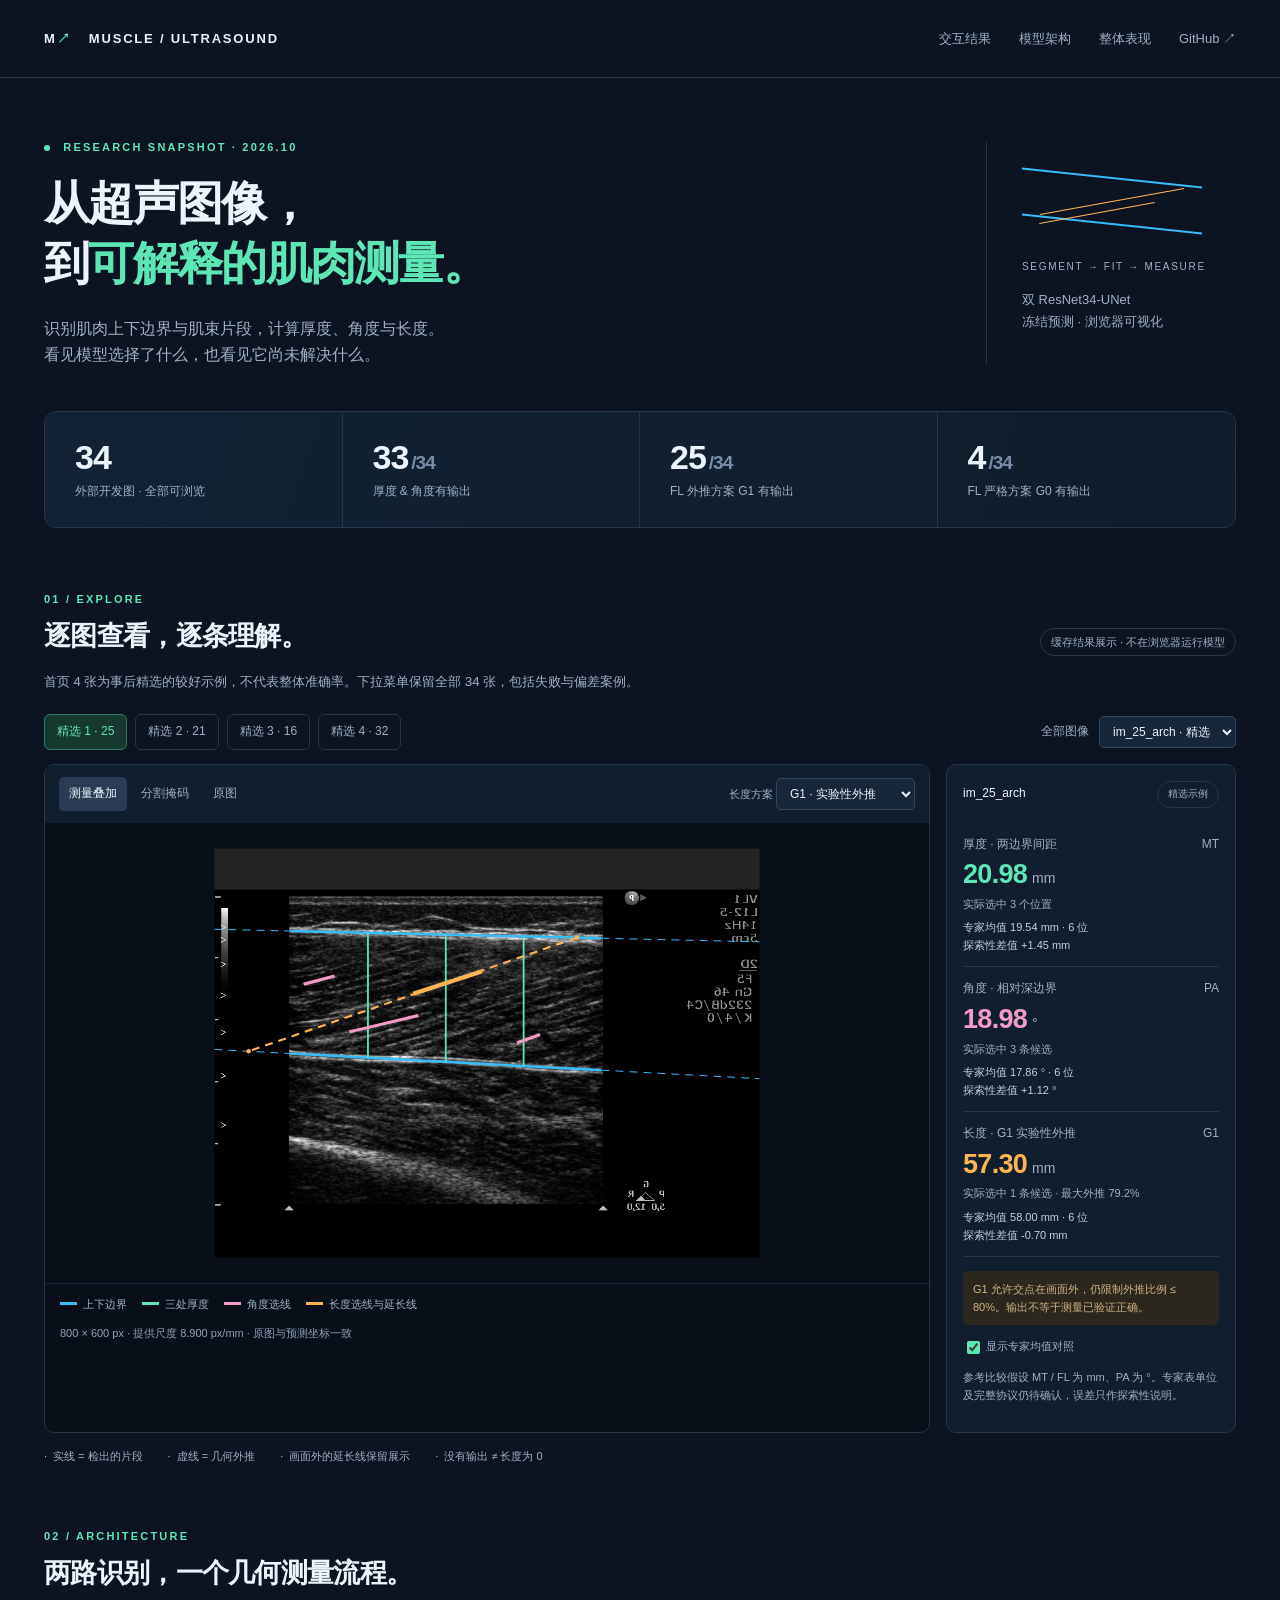
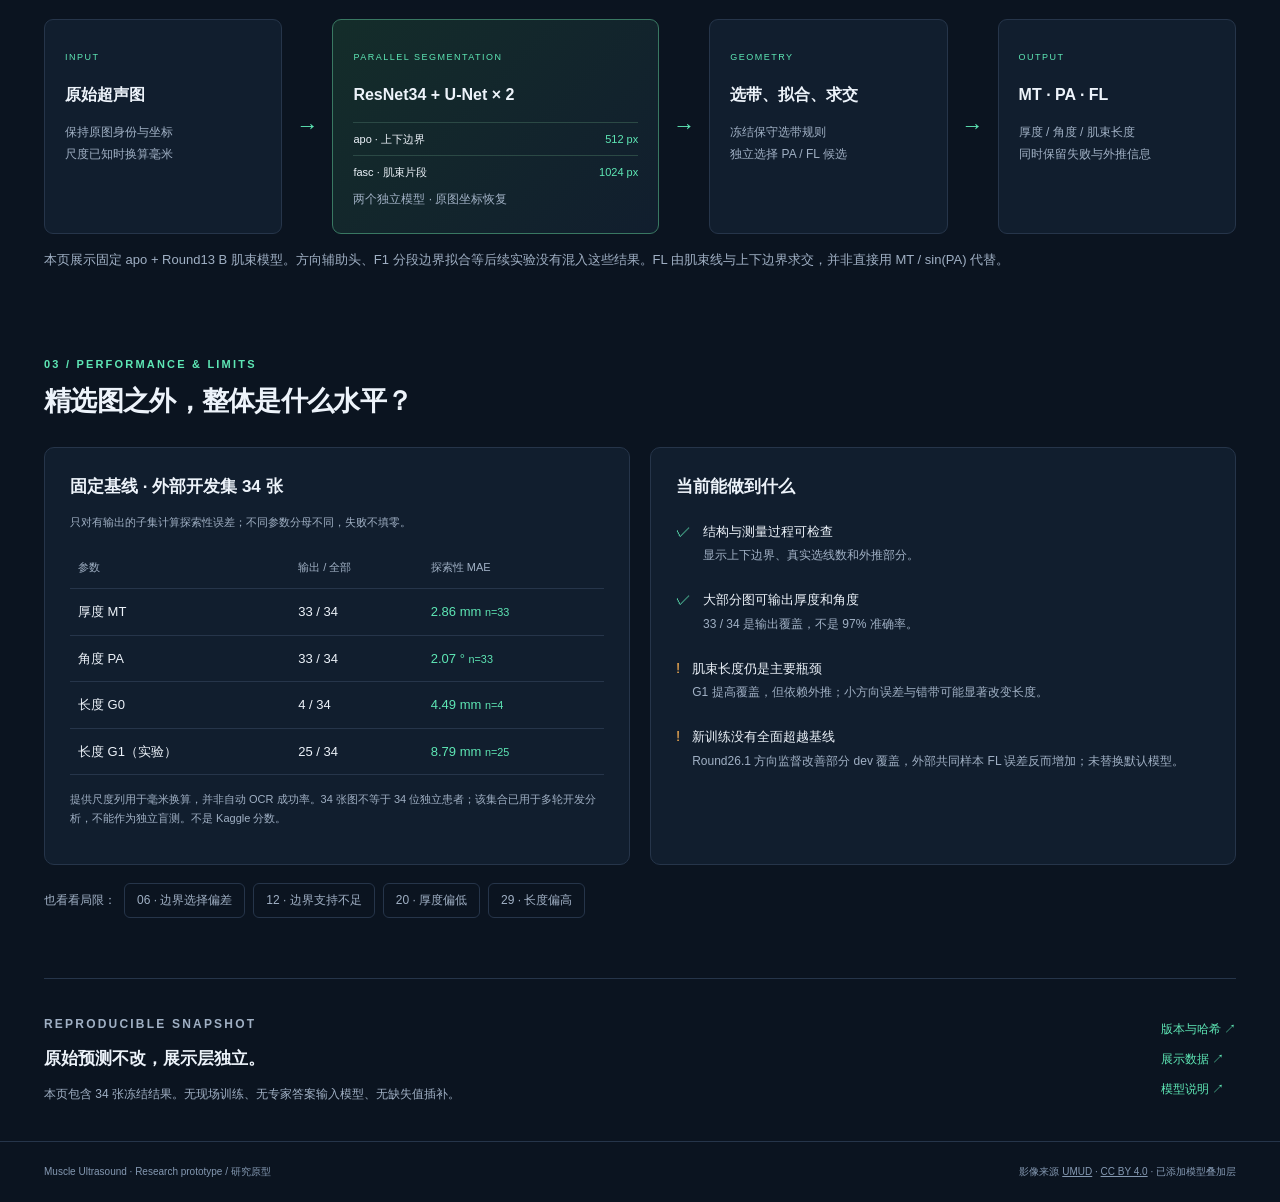
==== docs/index.html @ 78cbb2d5 "Publish muscle ultrasound research showcase with 34-case explorer" ====
<!doctype html>
<html lang="zh-CN">
<head>
<meta charset="utf-8"><meta name="viewport" content="width=device-width,initial-scale=1">
<meta name="description" content="肌肉超声结构识别与几何测量研究原型。查看双 U-Net 架构、34 张冻结结果及其覆盖和局限。">
<title>Muscle Ultrasound · 从图像到测量</title>
<link rel="stylesheet" href="style.css">
</head>
<body>
<header><a class="brand" href="#">M<span>↗</span> MUSCLE / ULTRASOUND</a><nav><a href="#explorer">交互结果</a><a href="#architecture">模型架构</a><a href="#performance">整体表现</a><a href="https://github.com/Wangyh666-ust/muscle-ultrasound">GitHub ↗</a></nav></header>
<main>
<section class="intro"><div><p class="eyebrow"><span class="dot"></span> RESEARCH SNAPSHOT · 2026.10</p><h1>从超声图像，<br>到<span>可解释的肌肉测量。</span></h1><p class="lede">识别肌肉上下边界与肌束片段，计算厚度、角度与长度。<br>看见模型选择了什么，也看见它尚未解决什么。</p></div><div class="intro-aside"><div class="mini-line"></div><span>SEGMENT → FIT → MEASURE</span><p>双 ResNet34-UNet<br>冻结预测 · 浏览器可视化</p></div></section>
<section class="statbar" aria-label="34 张外部开发图的输出覆盖"><div><b>34</b><span>外部开发图 · 全部可浏览</span></div><div><b>33<span>/34</span></b><span>厚度 & 角度有输出</span></div><div><b>25<span>/34</span></b><span>FL 外推方案 G1 有输出</span></div><div><b>4<span>/34</span></b><span>FL 严格方案 G0 有输出</span></div></section>
<section id="explorer" class="section"><div class="section-head"><div><p class="eyebrow">01 / EXPLORE</p><h2>逐图查看，逐条理解。</h2></div><span class="pill">缓存结果展示 · 不在浏览器运行模型</span></div>
<p class="section-note">首页 4 张为事后精选的较好示例，不代表整体准确率。下拉菜单保留全部 34 张，包括失败与偏差案例。</p>
<div class="toolbar"><div class="featured" id="featured"></div><label class="image-picker">全部图像 <select id="imageSelect" aria-label="选择图像"></select></label></div>
<div class="viewer-layout"><div class="viewer-card"><div class="view-controls"><div class="segmented" id="viewMode"><button data-mode="measure" class="active">测量叠加</button><button data-mode="mask">分割掩码</button><button data-mode="original">原图</button></div><label>长度方案 <select id="policy"><option value="FL_G1">G1 · 实验性外推</option><option value="FL_G0">G0 · 严格视野限制</option></select></label></div><div id="canvasArea" class="canvas-area"></div><div id="legend" class="legend"></div><div class="image-meta" id="imageMeta"></div></div><aside class="measurement-panel"><div class="panel-header"><span id="currentId"></span><span id="caseType" class="pill"></span></div><div id="measurements"></div><div class="case-note" id="caseNote"></div><label class="reference-toggle"><input id="showReference" type="checkbox" checked> 显示专家均值对照</label><p class="small-note">参考比较假设 MT / FL 为 mm、PA 为 °。专家表单位及完整协议仍待确认，误差只作探索性说明。</p></aside></div>
<div class="below-view"><span>实线 = 检出的片段</span><span>虚线 = 几何外推</span><span>画面外的延长线保留展示</span><span>没有输出 ≠ 长度为 0</span></div>
</section>
<section id="architecture" class="section"><div class="section-head"><div><p class="eyebrow">02 / ARCHITECTURE</p><h2>两路识别，一个几何测量流程。</h2></div></div><div class="pipeline"><article><small>INPUT</small><h3>原始超声图</h3><p>保持原图身份与坐标<br>尺度已知时换算毫米</p></article><span class="arrow">→</span><article class="model"><small>PARALLEL SEGMENTATION</small><h3>ResNet34 + U-Net × 2</h3><div class="branch"><span>apo · 上下边界</span><b>512 px</b></div><div class="branch"><span>fasc · 肌束片段</span><b>1024 px</b></div><p>两个独立模型 · 原图坐标恢复</p></article><span class="arrow">→</span><article><small>GEOMETRY</small><h3>选带、拟合、求交</h3><p>冻结保守选带规则<br>独立选择 PA / FL 候选</p></article><span class="arrow">→</span><article><small>OUTPUT</small><h3>MT · PA · FL</h3><p>厚度 / 角度 / 肌束长度<br>同时保留失败与外推信息</p></article></div><p class="section-note">本页展示固定 apo + Round13 B 肌束模型。方向辅助头、F1 分段边界拟合等后续实验没有混入这些结果。FL 由肌束线与上下边界求交，并非直接用 MT / sin(PA) 代替。</p></section>
<section id="performance" class="section"><div class="section-head"><div><p class="eyebrow">03 / PERFORMANCE & LIMITS</p><h2>精选图之外，整体是什么水平？</h2></div></div><div class="performance-grid"><article class="surface"><h3>固定基线 · 外部开发集 34 张</h3><p class="small-note">只对有输出的子集计算探索性误差；不同参数分母不同，失败不填零。</p><table><thead><tr><th>参数</th><th>输出 / 全部</th><th>探索性 MAE</th></tr></thead><tbody id="metricsBody"></tbody></table><p class="small-note">提供尺度列用于毫米换算，并非自动 OCR 成功率。34 张图不等于 34 位独立患者；该集合已用于多轮开发分析，不能作为独立盲测。不是 Kaggle 分数。</p></article><article class="surface"><h3>当前能做到什么</h3><ul class="status-list"><li><i>✓</i><div><b>结构与测量过程可检查</b><p>显示上下边界、真实选线数和外推部分。</p></div></li><li><i>✓</i><div><b>大部分图可输出厚度和角度</b><p>33 / 34 是输出覆盖，不是 97% 准确率。</p></div></li><li><i class="warn">!</i><div><b>肌束长度仍是主要瓶颈</b><p>G1 提高覆盖，但依赖外推；小方向误差与错带可能显著改变长度。</p></div></li><li><i class="warn">!</i><div><b>新训练没有全面超越基线</b><p>Round26.1 方向监督改善部分 dev 覆盖，外部共同样本 FL 误差反而增加；未替换默认模型。</p></div></li></ul></article></div>
<div class="failure-links"><span>也看看局限：</span><button data-image="im_06_arch">06 · 边界选择偏差</button><button data-image="im_12_arch">12 · 边界支持不足</button><button data-image="im_20_arch">20 · 厚度偏低</button><button data-image="im_29_arch">29 · 长度偏高</button></div></section>
<section class="provenance"><div><p class="eyebrow">REPRODUCIBLE SNAPSHOT</p><h3>原始预测不改，展示层独立。</h3><p>本页包含 34 张冻结结果。无现场训练、无专家答案输入模型、无缺失值插补。</p></div><div><a href="provenance.json">版本与哈希 ↗</a><a href="data.json">展示数据 ↗</a><a href="https://github.com/Wangyh666-ust/muscle-ultrasound/blob/main/docs/MODEL_CARD.md">模型说明 ↗</a></div></section>
</main><footer><span>Muscle Ultrasound · Research prototype / 研究原型</span><span>影像来源 <a href="https://osf.io/xbawc/">UMUD</a> · <a href="https://creativecommons.org/licenses/by/4.0/">CC BY 4.0</a> · 已添加模型叠加层</span></footer>
<script src="data.js"></script><script src="app.js"></script>
</body></html>
---- docs/style.css ----
:root{color-scheme:dark;--bg:#0b1420;--panel:#111e2e;--line:#26354a;--text:#edf3fa;--muted:#a0b0c4;--mint:#5ee7b5;--blue:#38bdf8;--amber:#ffb454;--pink:#f29bc7}*{box-sizing:border-box}html{scroll-behavior:smooth;scroll-padding-top:80px}body{margin:0;background:var(--bg);color:var(--text);font-family:Inter,"Segoe UI","Microsoft YaHei",sans-serif;font-size:15px;line-height:1.65}a{color:inherit;text-decoration:none}button,select{font:inherit}button{cursor:pointer}header{height:78px;max-width:1400px;margin:auto;padding:0 44px;display:flex;align-items:center;justify-content:space-between;border-bottom:1px solid var(--line)}.brand{font-size:13px;font-weight:800;letter-spacing:1.8px}.brand span{color:var(--mint);margin-right:12px}nav{display:flex;gap:28px;color:var(--muted);font-size:13px}nav a:hover{color:var(--mint)}main{max-width:1400px;margin:auto;padding:0 44px}.intro{display:flex;justify-content:space-between;gap:30px;padding:60px 0 42px}.eyebrow{font-size:11px;letter-spacing:2.2px;font-weight:700;color:var(--mint);margin:0 0 18px}.dot{display:inline-block;width:6px;height:6px;border-radius:50%;background:var(--mint);margin-right:8px}h1{font-size:clamp(31px,3.6vw,52px);letter-spacing:-1.7px;line-height:1.3;margin:0 0 22px;font-weight:650}h1 span{color:var(--mint)}.lede{color:var(--muted);font-size:16px;margin:0}.intro-aside{align-self:center;color:var(--muted);width:250px;border-left:1px solid var(--line);padding:20px 0 20px 35px;font-size:13px}.intro-aside>span{font-size:10px;letter-spacing:1.7px}.mini-line{width:180px;height:48px;border-top:2px solid var(--blue);border-bottom:2px solid var(--blue);transform:skewY(6deg);position:relative;margin:15px 0 30px}.mini-line:before,.mini-line:after{content:"";position:absolute;left:15px;width:150px;height:1px;background:var(--amber);transform:rotate(-16deg);top:22px}.mini-line:after{top:35px;width:120px}.statbar{display:grid;grid-template-columns:repeat(4,1fr);border:1px solid var(--line);border-radius:12px;overflow:hidden;background:linear-gradient(110deg,#122234,#101c29)}.statbar>div{padding:24px 30px;border-right:1px solid var(--line)}.statbar>div:last-child{border:0}.statbar b{font-size:34px;font-weight:600;letter-spacing:-1px;display:block;line-height:1.25}.statbar b span{color:#798da8;font-size:19px;margin-left:3px}.statbar div>span{font-size:12px;color:var(--muted)}.section{padding-top:62px}.section-head{display:flex;justify-content:space-between;align-items:end;gap:20px}.section-head .eyebrow{margin-bottom:10px}h2{font-size:27px;font-weight:600;letter-spacing:-.7px;line-height:1.4;margin:0}h3{font-size:17px;margin:0 0 12px}.pill{font-size:11px;color:var(--muted);border:1px solid var(--line);padding:4px 10px;border-radius:20px;white-space:nowrap}.section-note{color:var(--muted);font-size:13px;margin:15px 0 22px}.toolbar{display:flex;justify-content:space-between;align-items:center;gap:20px;margin:22px 0 14px}.featured{display:flex;gap:8px;flex-wrap:wrap}.featured button,.failure-links button{background:transparent;border:1px solid var(--line);border-radius:6px;color:var(--muted);font-size:12px;padding:7px 12px}.featured button.active{background:#17382f;border-color:#347763;color:var(--mint)}select{color:var(--text);background:#172638;border:1px solid #32465f;border-radius:5px;padding:7px 9px;font-size:12px;max-width:100%}.image-picker{font-size:12px;color:var(--muted);display:flex;gap:10px;align-items:center}.viewer-layout{display:grid;grid-template-columns:minmax(0,1fr) 290px;gap:16px;align-items:stretch}.viewer-card{background:#080f18;border:1px solid var(--line);border-radius:10px;overflow:hidden;min-width:0}.view-controls{display:flex;align-items:center;justify-content:space-between;gap:12px;padding:12px 14px;background:var(--panel);font-size:11px;color:var(--muted)}.segmented{display:flex;gap:4px}.segmented button{background:transparent;border:0;color:var(--muted);font-size:12px;padding:7px 10px;border-radius:5px}.segmented button.active{color:var(--text);background:#293c54}.canvas-area{height:460px;display:flex;align-items:center;justify-content:center;padding:12px}.canvas-area svg{width:100%;height:100%;display:block}.legend{display:flex;gap:15px;flex-wrap:wrap;padding:11px 15px;border-top:1px solid #182738;font-size:11px;color:var(--muted)}.legend span:before{content:"";display:inline-block;width:17px;height:3px;background:var(--c);margin:0 6px 3px 0}.image-meta{padding:0 15px 12px;font-size:11px;color:#8fa1b8}.measurement-panel{background:var(--panel);border:1px solid var(--line);border-radius:10px;padding:16px}.panel-header{display:flex;align-items:center;justify-content:space-between;font-size:12px;margin-bottom:15px}.panel-header .pill{font-size:10px}.measurement{padding:12px 0;border-bottom:1px solid var(--line)}.metric-label{display:flex;justify-content:space-between;color:var(--muted);font-size:12px}.metric-value{font-size:27px;font-weight:600;line-height:1.5;letter-spacing:-.7px}.metric-value small{font-weight:400;font-size:14px;letter-spacing:0;color:var(--muted);margin-left:5px}.metric-detail{font-size:11px;color:var(--muted)}.metric-reference{font-size:11px;margin-top:5px;color:#c4cfdd}.case-note{font-size:11px;color:#cfb282;background:#2b271f;padding:9px 10px;margin-top:14px;border-radius:5px}.reference-toggle{display:block;font-size:11px;color:var(--muted);margin-top:12px}.reference-toggle input{accent-color:var(--mint);vertical-align:middle}.small-note{font-size:11px;line-height:1.7;color:var(--muted)}.below-view{display:flex;gap:25px;flex-wrap:wrap;color:var(--muted);font-size:11px;margin-top:14px}.below-view span:before{content:"·";color:var(--mint);margin-right:6px}.pipeline{display:flex;align-items:stretch;gap:14px;margin-top:26px}.pipeline article{flex:1;background:var(--panel);border:1px solid var(--line);border-radius:9px;padding:23px 20px}.pipeline article.model{flex:1.45;border-color:#397862;background:linear-gradient(135deg,#142d2a,#111e2e)}.pipeline small{font-size:9px;letter-spacing:1.5px;color:var(--mint)}.pipeline h3{font-size:16px;margin:14px 0}.pipeline p{color:var(--muted);font-size:12px;margin:0;line-height:1.8}.arrow{align-self:center;color:var(--mint);font-size:22px}.branch{font-size:11px;display:flex;justify-content:space-between;gap:12px;border-top:1px solid #2b4945;padding:7px 0}.branch b{font-weight:400;color:var(--mint)}.performance-grid{display:grid;grid-template-columns:1fr 1fr;gap:20px;margin-top:26px}.surface{padding:25px;border:1px solid var(--line);border-radius:10px;background:var(--panel)}table{width:100%;border-collapse:collapse;font-size:13px;margin:15px 0}th,td{padding:12px 8px;border-bottom:1px solid var(--line);text-align:left}th{font-size:11px;color:var(--muted);font-weight:400}td:last-child{color:var(--mint)}.status-list{list-style:none;padding:0;margin:0}.status-list li{display:flex;gap:12px;margin-top:18px}.status-list i{font-style:normal;color:var(--mint)}.status-list i.warn{color:var(--amber)}.status-list b{font-size:13px;font-weight:500}.status-list p{font-size:12px;color:var(--muted);margin:3px 0}.failure-links{margin-top:18px;display:flex;align-items:center;gap:8px;flex-wrap:wrap;color:var(--muted);font-size:12px}.failure-links button:hover{border-color:var(--amber);color:var(--amber)}.provenance{margin-top:60px;padding:30px 0;border-top:1px solid var(--line);display:flex;justify-content:space-between;align-items:center;gap:25px}.provenance .eyebrow{margin-bottom:10px}.provenance p{color:var(--muted);font-size:12px;margin:6px 0}.provenance>div:last-child{display:flex;flex-direction:column;gap:10px;font-size:12px;color:var(--mint)}footer{max-width:1400px;margin:auto;padding:22px 44px;border-top:1px solid var(--line);display:flex;justify-content:space-between;gap:25px;font-size:10px;color:#8498b1}footer a{text-decoration:underline}button:focus-visible,a:focus-visible,select:focus-visible{outline:2px solid var(--mint);outline-offset:3px}@media(max-width:1000px){header,main,footer{padding-left:24px;padding-right:24px}.intro-aside{display:none}.viewer-layout{grid-template-columns:minmax(0,1fr) 255px}.canvas-area{height:430px}.pipeline{gap:8px}.pipeline article{padding:18px 12px}.arrow{font-size:16px}}@media(max-width:740px){header{height:auto;min-height:68px;flex-wrap:wrap;gap:10px;padding-top:16px;padding-bottom:16px}nav{gap:14px;font-size:11px}.intro{padding-top:34px}.statbar{grid-template-columns:1fr 1fr}.statbar>div{padding:18px;border-bottom:1px solid var(--line)}.statbar>div:nth-child(2){border-right:0}.section{padding-top:40px}.section-head{align-items:start;flex-direction:column;gap:12px}.toolbar{align-items:start;flex-direction:column;gap:12px}.viewer-layout,.performance-grid{grid-template-columns:1fr}.canvas-area{height:380px}.view-controls{flex-wrap:wrap}.measurement-panel{padding:18px}.pipeline{flex-direction:column}.arrow{transform:rotate(90deg)}.provenance,footer{align-items:start;flex-direction:column}.statbar b{font-size:29px}h2{font-size:23px}.below-view{gap:8px 15px}.pipeline article{padding:20px}}
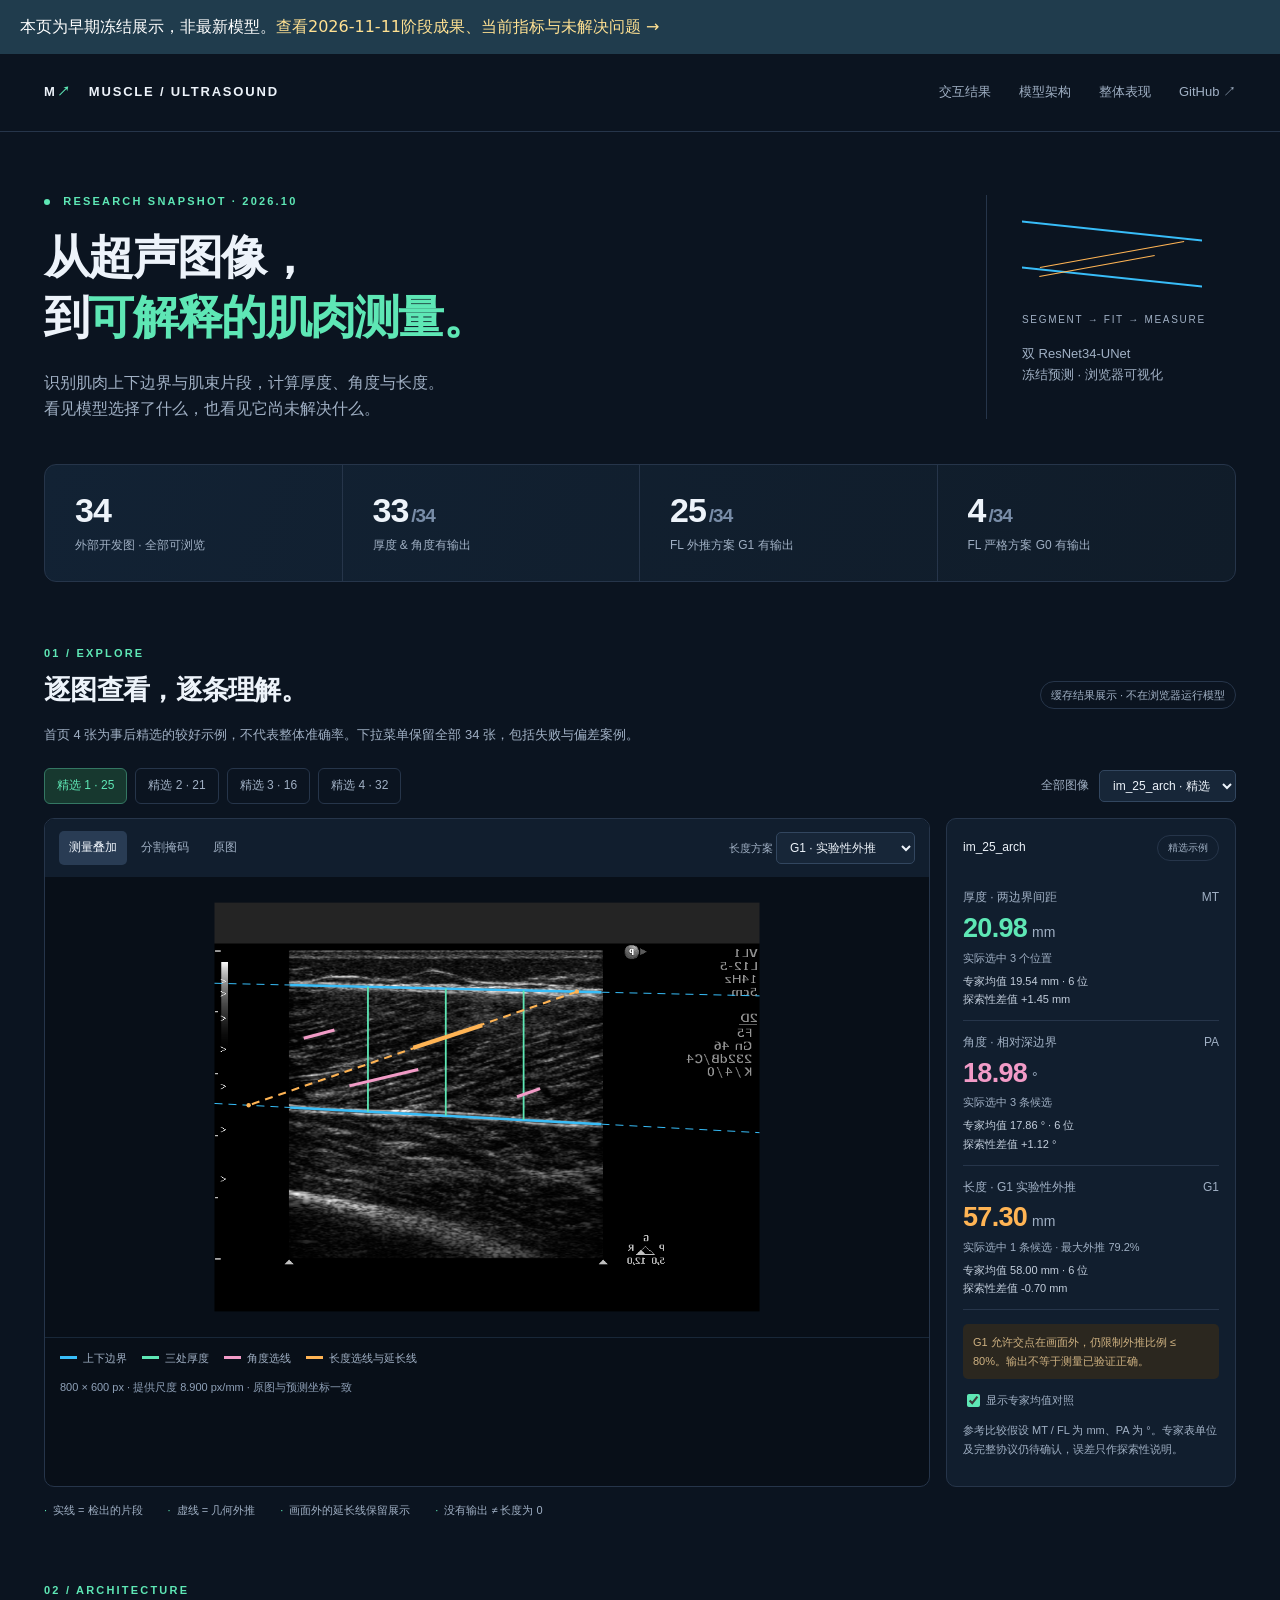
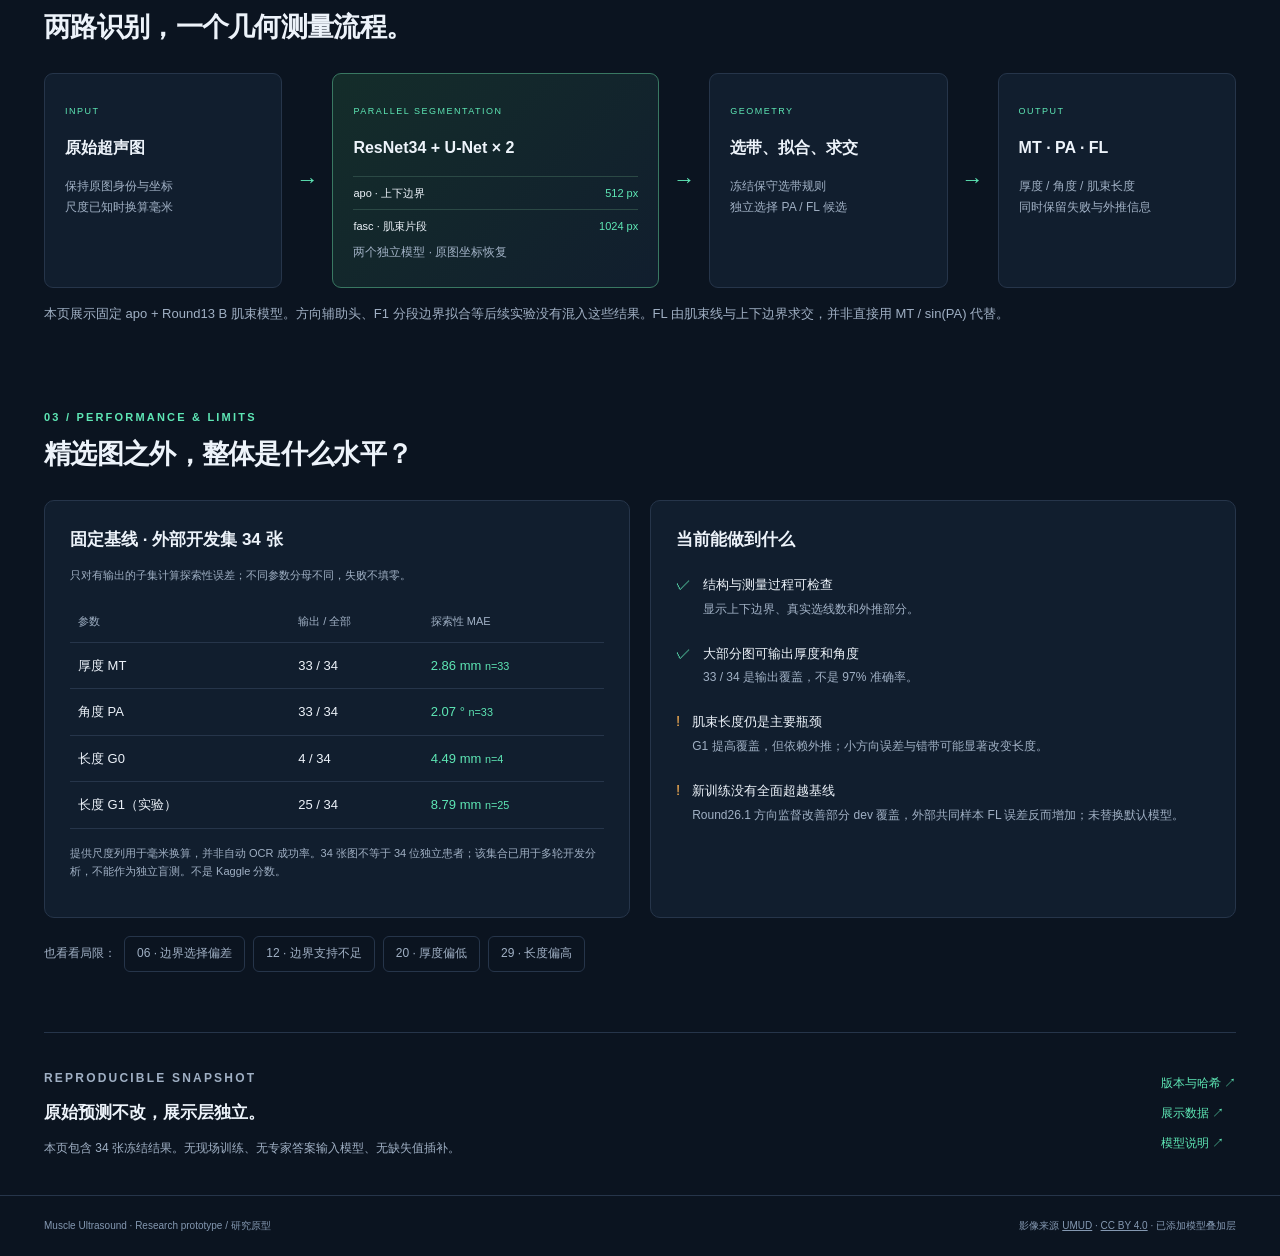
==== commit 08284675: "Archive November research stage with retained baseline, failed controls and weak-boundary diagnosis" ====
--- a/docs/index.html
+++ b/docs/index.html
@@ -6,7 +6,7 @@
 <title>Muscle Ultrasound · 从图像到测量</title>
 <link rel="stylesheet" href="style.css">
 </head>
-<body>
+<body><div style="padding:14px 20px;background:#203c4d;color:white;font:16px/1.6 system-ui">本页为早期冻结展示，非最新模型。<a href="stage-20261111/index.html" style="color:#ffe192">查看2026-11-11阶段成果、当前指标与未解决问题 →</a></div>
 <header><a class="brand" href="#">M<span>↗</span> MUSCLE / ULTRASOUND</a><nav><a href="#explorer">交互结果</a><a href="#architecture">模型架构</a><a href="#performance">整体表现</a><a href="https://github.com/Wangyh666-ust/muscle-ultrasound">GitHub ↗</a></nav></header>
 <main>
 <section class="intro"><div><p class="eyebrow"><span class="dot"></span> RESEARCH SNAPSHOT · 2026.10</p><h1>从超声图像，<br>到<span>可解释的肌肉测量。</span></h1><p class="lede">识别肌肉上下边界与肌束片段，计算厚度、角度与长度。<br>看见模型选择了什么，也看见它尚未解决什么。</p></div><div class="intro-aside"><div class="mini-line"></div><span>SEGMENT → FIT → MEASURE</span><p>双 ResNet34-UNet<br>冻结预测 · 浏览器可视化</p></div></section>
@@ -22,5 +22,5 @@
 <div class="failure-links"><span>也看看局限：</span><button data-image="im_06_arch">06 · 边界选择偏差</button><button data-image="im_12_arch">12 · 边界支持不足</button><button data-image="im_20_arch">20 · 厚度偏低</button><button data-image="im_29_arch">29 · 长度偏高</button></div></section>
 <section class="provenance"><div><p class="eyebrow">REPRODUCIBLE SNAPSHOT</p><h3>原始预测不改，展示层独立。</h3><p>本页包含 34 张冻结结果。无现场训练、无专家答案输入模型、无缺失值插补。</p></div><div><a href="provenance.json">版本与哈希 ↗</a><a href="data.json">展示数据 ↗</a><a href="https://github.com/Wangyh666-ust/muscle-ultrasound/blob/main/docs/MODEL_CARD.md">模型说明 ↗</a></div></section>
 </main><footer><span>Muscle Ultrasound · Research prototype / 研究原型</span><span>影像来源 <a href="https://osf.io/xbawc/">UMUD</a> · <a href="https://creativecommons.org/licenses/by/4.0/">CC BY 4.0</a> · 已添加模型叠加层</span></footer>
-<script src="data.js"></script><script src="app.js"></script>
+<script src="data.js"></script><script src="app.js?v=ecbbfea"></script>
 </body></html>
